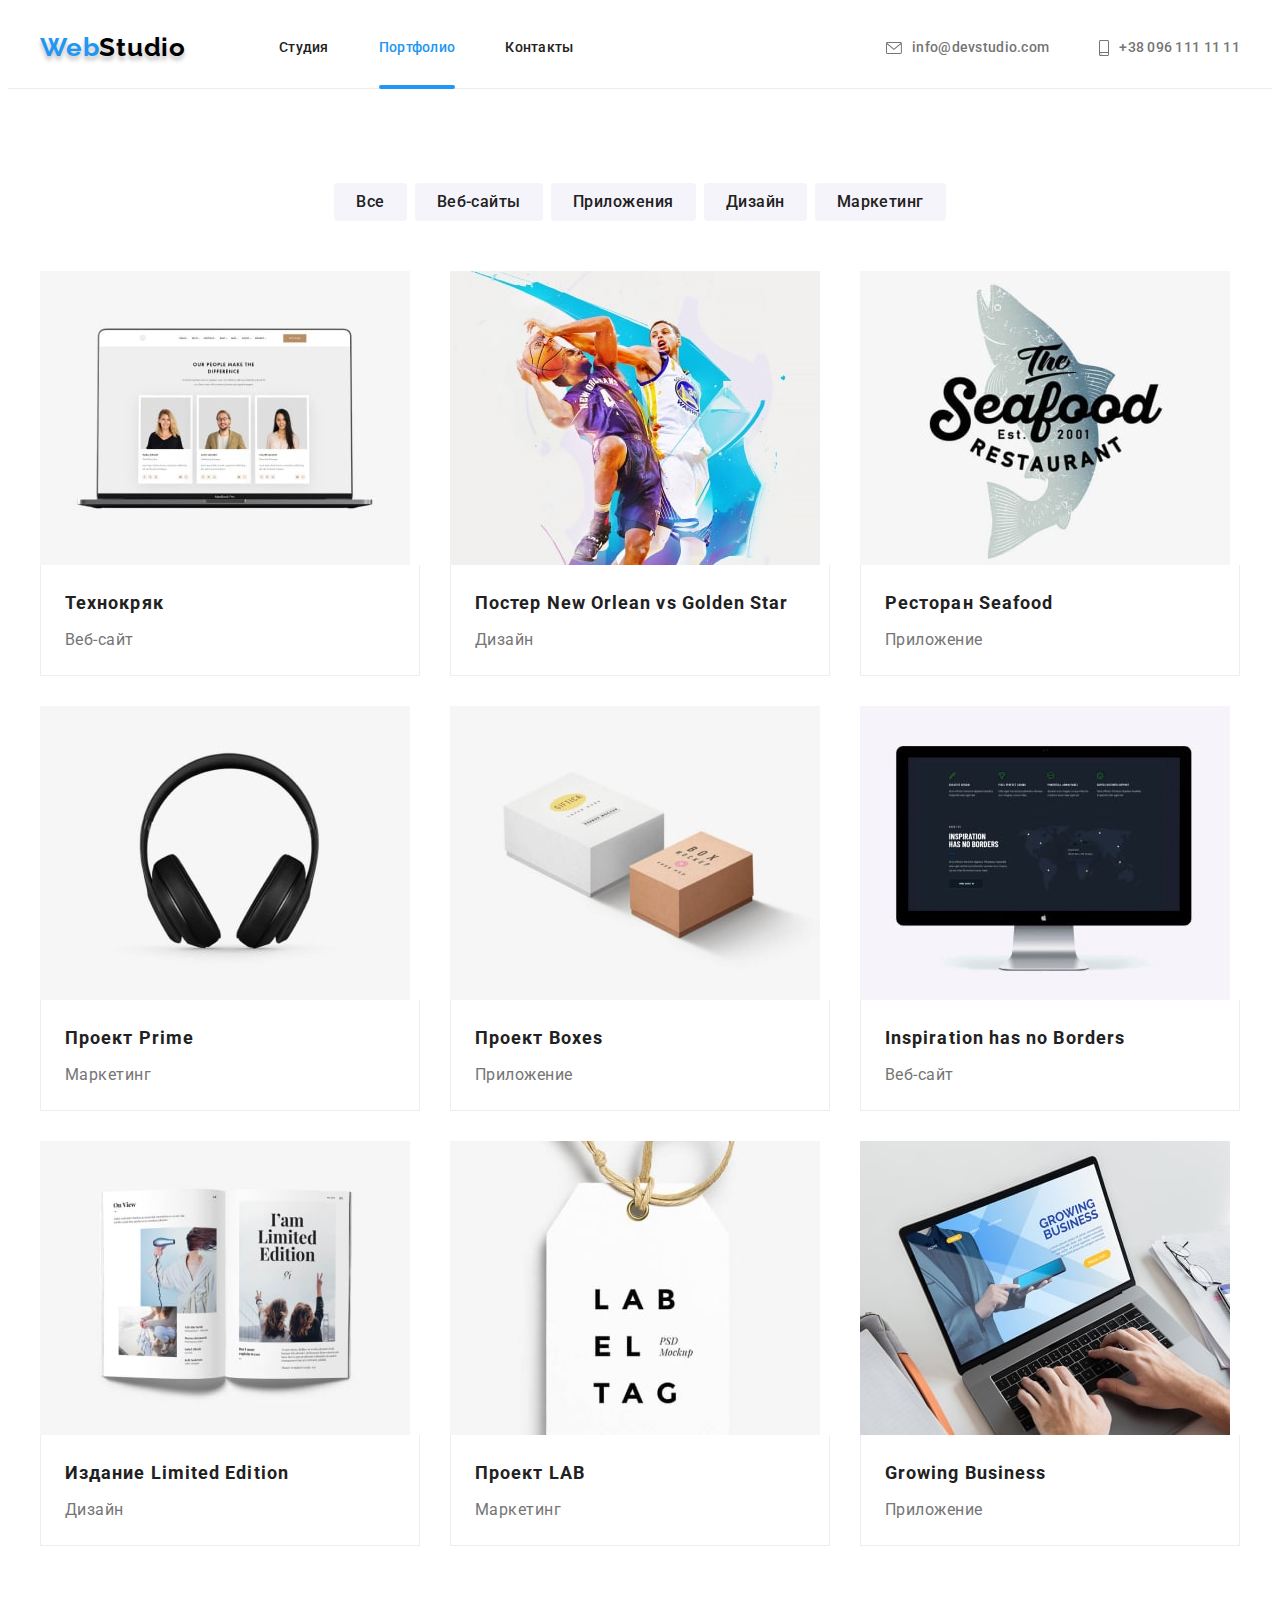
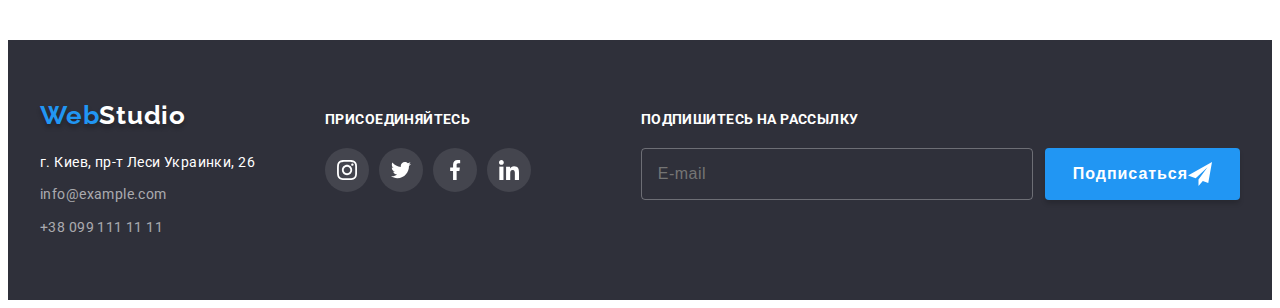
==== portfolio.html @ dba94c2a "q1" ====
<!DOCTYPE html>
<html lang="ru">
  <head>
    <meta charset="UTF-8" />
    <meta http-equiv="X-UA-Compatible" content="IE=edge" />
    <meta name="viewport" content="width=device-width, initial-scale=1.0" />
    <title>Document</title>
    <link rel="preconnect" href="https://fonts.googleapis.com" />
    <link rel="preconnect" href="https://fonts.gstatic.com" crossorigin />
    <link
      href="https://fonts.googleapis.com/css2?family=Raleway:wght@700&family=Roboto:wght@400;500;700;900&display=swap"
      rel="stylesheet"
    />
    <link
      rel="stylesheet"
      href="https://cdnjs.cloudflare.com/ajax/libs/modern-normalize/1.1.0/modern-normalize.min.css"
      integrity="sha512-wpPYUAdjBVSE4KJnH1VR1HeZfpl1ub8YT/NKx4PuQ5NmX2tKuGu6U/JRp5y+Y8XG2tV+wKQpNHVUX03MfMFn9Q=="
      crossorigin="anonymous"
      referrerpolicy="no-referrer"
    />
    <link rel="stylesheet" href="./css/styles.css" />
  </head>

  <body>
    <header class="header">
      <div class="container head-container">
        <a lang="en" href="index.html" class="logo logo-head link"
          ><span class="logo-blue">Web</span>Studio</a
        >
        <nav class="header-nav">
          <ul class="nav-list list">
            <li class="nav-item">
              <a class="nav-link link" href="index.html">Студия</a>
            </li>
            <li class="nav-item">
              <a class="nav-link link current" href="portfolio.html"
                >Портфолио</a
              >
            </li>
            <li class="nav-item">
              <a class="nav-link link" href="">Контакты</a>
            </li>
          </ul>
        </nav>

        <ul class="contacts-list list">
          <li class="contacts-item">
            <a class="contacts-link link" href="mailto:info@devstudio.com">
              <svg class="icon-contacts" width="16" height="12">
                <use href="./images/icons.svg#icon-mail"></use>
              </svg>
              info@devstudio.com
            </a>
          </li>
          <li class="contacts-item">
            <a class="contacts-link link" href="tel:+380961111111">
              <svg class="icon-contacts" width="10" height="16">
                <use href="./images/icons.svg#icon-smartphone"></use>
              </svg>
              +38 096 111 11 11
            </a>
          </li>
        </ul>
      </div>
    </header>

    <main>
      <section class="section">
        <div class="container">
          <h1 class="portfilio-title visually-hidden">Портфолио</h1>

          <ul class="filter list">
            <li class="button-space">
              <button type="button" class="button-secondary">Все</button>
            </li>
            <li class="button-space">
              <button type="button" class="button-secondary">Веб-сайты</button>
            </li>
            <li class="button-space">
              <button type="button" class="button-secondary">Приложения</button>
            </li>
            <li class="button-space">
              <button type="button" class="button-secondary">Дизайн</button>
            </li>
            <li class="button-space">
              <button type="button" class="button-secondary">Маркетинг</button>
            </li>
          </ul>

          <ul class="port-list list">
            <li class="port-item">
              <a class="port-link link" href="">
                <div class="port-wrapper">
                  <img
                    src="./images/thechnocrack.jpg"
                    alt="Технокряк"
                    width="370"
                    height="294"
                  />
                  <p class="port-text">
                    Технокряк это современная площадка распространения
                    коронавируса. Компании используют эту платформу для
                    цифрового шпионажа и атак на защищённые сервера конкурентов.
                  </p>
                </div>
                <div class="border-item">
                  <h2 class="port-item-title">Технокряк</h2>
                  <p class="port-dsc">Веб-сайт</p>
                </div>
              </a>
            </li>
            <li class="port-item">
              <a class="port-link link" href="">
                <div class="port-wrapper">
                  <img
                    src="./images/posternovsgs.jpg"
                    alt="Технокряк"
                    width="370"
                    height="294"
                  />
                  <p class="port-text">
                    Технокряк это современная площадка распространения
                    коронавируса. Компании используют эту платформу для
                    цифрового шпионажа и атак на защищённые сервера конкурентов.
                  </p>
                </div>
                <div class="border-item">
                  <h2 class="port-item-title">
                    Постер New Orlean vs Golden Star
                  </h2>
                  <p class="port-dsc">Дизайн</p>
                </div>
              </a>
            </li>
            <li class="port-item">
              <a class="port-link link" href=""
                ><div class="port-wrapper">
                  <img
                    src="./images/restorantseafood.jpg"
                    alt="Технокряк"
                    width="370"
                    height="294"
                  />
                  <p class="port-text">
                    Технокряк это современная площадка распространения
                    коронавируса. Компании используют эту платформу для
                    цифрового шпионажа и атак на защищённые сервера конкурентов.
                  </p>
                </div>
                <div class="border-item">
                  <h2 class="port-item-title">Ресторан Seafood</h2>
                  <p class="port-dsc">Приложение</p>
                </div>
              </a>
            </li>
            <li class="port-item">
              <a class="port-link link" href=""
                ><div class="port-wrapper">
                  <img
                    src="./images/projectprime.jpg"
                    alt="Технокряк"
                    width="370"
                    height="294"
                  />
                  <p class="port-text">
                    Технокряк это современная площадка распространения
                    коронавируса. Компании используют эту платформу для
                    цифрового шпионажа и атак на защищённые сервера конкурентов.
                  </p>
                </div>
                <div class="border-item">
                  <h2 class="port-item-title">Проект Prime</h2>
                  <p class="port-dsc">Маркетинг</p>
                </div>
              </a>
            </li>
            <li class="port-item">
              <a class="port-link link" href=""
                ><div class="port-wrapper">
                  <img
                    src="./images/projectboxes.jpg"
                    alt="Технокряк"
                    width="370"
                    height="294"
                  />
                  <p class="port-text">
                    Технокряк это современная площадка распространения
                    коронавируса. Компании используют эту платформу для
                    цифрового шпионажа и атак на защищённые сервера конкурентов.
                  </p>
                </div>
                <div class="border-item">
                  <h2 class="port-item-title">Проект Boxes</h2>
                  <p class="port-dsc">Приложение</p>
                </div>
              </a>
            </li>
            <li class="port-item">
              <a class="port-link link" href=""
                ><div class="port-wrapper">
                  <img
                    src="./images/Inspirationhasnoborders.jpg"
                    alt="Технокряк"
                    width="370"
                    height="294"
                  />
                  <p class="port-text">
                    Технокряк это современная площадка распространения
                    коронавируса. Компании используют эту платформу для
                    цифрового шпионажа и атак на защищённые сервера конкурентов.
                  </p>
                </div>
                <div class="border-item">
                  <h2 class="port-item-title">Inspiration has no Borders</h2>
                  <p class="port-dsc">Веб-сайт</p>
                </div>
              </a>
            </li>
            <li class="port-item">
              <a class="port-link link" href=""
                ><div class="port-wrapper">
                  <img
                    src="./images/limitededition.jpg"
                    alt="Технокряк"
                    width="370"
                    height="294"
                  />
                  <p class="port-text">
                    Технокряк это современная площадка распространения
                    коронавируса. Компании используют эту платформу для
                    цифрового шпионажа и атак на защищённые сервера конкурентов.
                  </p>
                </div>
                <div class="border-item">
                  <h2 class="port-item-title">Издание Limited Edition</h2>
                  <p class="port-dsc">Дизайн</p>
                </div>
              </a>
            </li>
            <li class="port-item">
              <a class="port-link link" href=""
                ><div class="port-wrapper">
                  <img
                    src="./images/lab.jpg"
                    alt="Технокряк"
                    width="370"
                    height="294"
                  />
                  <p class="port-text">
                    Технокряк это современная площадка распространения
                    коронавируса. Компании используют эту платформу для
                    цифрового шпионажа и атак на защищённые сервера конкурентов.
                  </p>
                </div>
                <div class="border-item">
                  <h2 class="port-item-title">Проект LAB</h2>
                  <p class="port-dsc">Маркетинг</p>
                </div>
              </a>
            </li>
            <li class="port-item">
              <a class="port-link link" href=""
                ><div class="port-wrapper">
                  <img
                    src="./images/growingbusiness.jpg"
                    alt="Технокряк"
                    width="370"
                    height="294"
                  />
                  <p class="port-text">
                    Технокряк это современная площадка распространения
                    коронавируса. Компании используют эту платформу для
                    цифрового шпионажа и атак на защищённые сервера конкурентов.
                  </p>
                </div>
                <div class="border-item">
                  <h2 class="port-item-title">Growing Business</h2>
                  <p class="port-dsc">Приложение</p>
                </div>
              </a>
            </li>
          </ul>
        </div>
      </section>
    </main>

    <!--Подвал-->
    <footer class="footer">
      <div class="container footer-blocks">
        <div class="footer-address">
          <a class="logo logo-footer link" href="/"
            ><span class="logo-blue">Web</span>Studio</a
          >

          <address>
            <ul class="contacts-footer-list list">
              <li class="footer-item">
                <a
                  class="map-link link"
                  href="https://www.google.com/maps/place/%D0%B1%D1%83%D0%BB.+%D0%9B%D0%B5%D1%81%D0%B8+%D0%A3%D0%BA%D1%80%D0%B0%D0%B8%D0%BD%D0%BA%D0%B8,+26,+%D0%9A%D0%B8%D0%B5%D0%B2,+02000/@50.4265807,30.5361971,17z/data=!3m1!4b1!4m5!3m4!1s0x40d4cf0e033ecbe9:0x57a4dffefec77da0!8m2!3d50.4265807!4d30.5383858"
                >
                  г. Киев, пр-т Леси Украинки, 26</a
                >
              </li>
              <li class="footer-item">
                <a
                  class="footer-contacts-link link"
                  href="mailto:info@example.com"
                  >info@example.com</a
                >
              </li>
              <li class="footer-item">
                <a class="footer-contacts-link link" href="tel:+380991111111"
                  >+38 099 111 11 11</a
                >
              </li>
            </ul>
          </address>
        </div>

        <div class="footer-social">
          <h2 class="footer-title">Присоединяйтесь</h2>
          <ul class="footer-social-list list">
            <li class="footer-social-item">
              <a class="footer-social-link link" href="">
                <svg class="footer-social-icon" width="20" height="20">
                  <use href="./images/icons.svg#icon-instagram"></use>
                </svg>
              </a>
            </li>
            <li class="footer-social-item">
              <a class="footer-social-link link" href="">
                <svg class="footer-social-icon" width="20" height="20">
                  <use href="./images/icons.svg#icon-twitter"></use>
                </svg>
              </a>
            </li>
            <li class="footer-social-item">
              <a class="footer-social-link link" href="">
                <svg class="footer-social-icon" width="20" height="20">
                  <use href="./images/icons.svg#icon-facebook"></use>
                </svg>
              </a>
            </li>
            <li class="footer-social-item">
              <a class="footer-social-link link" href="">
                <svg class="footer-social-icon" width="20" height="20">
                  <use href="./images/icons.svg#icon-linkedin"></use>
                </svg>
              </a>
            </li>
          </ul>
        </div>
        <div class="footer-subscrib">
          <h2 class="footer-title">Подпишитесь на рассылку</h2>
          <div class="footer-subscrib-block">
            <input
              class="footer-input"
              type="email"
              name="email"
              id="footer-email"
              placeholder="E-mail"
            />
            <button class="button-primary button-footer" type="submit">
              Подписаться
              <svg class="icon-send" width="24" height="24">
                <use href="./images/icons.svg#icon-send"></use>
              </svg>
            </button>
          </div>
        </div>
      </div>
    </footer>
  </body>
</html>
---- css/styles.css ----
:root {
  --primary-text-color: #757575;
  --title-text-color: #212121;
  --accent-color: #2196f3;
  --primary-white-color: #ffffff;
  --second-background: #f5f4fa;
  --hero-footer-background: #2f303a;
  --border: #ececec;
  --border-client: #afb1b8;
  --icon: #afb1b8;
}

.container {
  width: 1200px;
  margin: 0 auto;
  padding-left: 15px;
  padding-right: 15px;
}

p,
h1,
h2,
h3,
h4,
h5,
h6 {
  margin: 0;
}

img {
  display: block;
  max-width: 100%;
  height: auto;
}

body {
  font-family: Roboto, sans-serif;
  color: var(--primary-text-color);
  background-color: var(--primary-white-color);
}

.link {
  display: block;
  text-decoration: none;
}

.list {
  margin: 0;
  padding: 0;
  list-style: none;
}

.visually-hidden {
  position: absolute;
  width: 1px;
  height: 1px;
  margin: -1px;
  padding: 0;
  overflow: hidden;
  border: 0;
  clip: rect(0 0 0 0);
}

.section {
  padding-top: 94px;
  padding-bottom: 94px;
}

.section-title {
  font-weight: 700;
  font-size: 36px;
  line-height: 1.16;
  text-align: center;
  letter-spacing: 0.03em;
  color: var(--title-text-color);
  margin-bottom: 50px;
}

/* -------------------HEADER------------------- */

.header {
  width: 100%;
  background-color: var(--primary-white-color);
  border-bottom: 1px solid var(--border);
}

.head-container {
  display: flex;
  align-items: center;
}

.logo {
  font-family: Raleway, sans-serif;
  font-weight: 700;
  font-size: 26px;
  line-height: 1.19;
  letter-spacing: 0.03em;
  color: #000000;
  text-shadow: 0px 4px 4px rgba(0, 0, 0, 0.25);
}

.logo-head {
  margin-right: 93px;
  padding-top: 24px;
  padding-bottom: 25px;
}

.logo-blue {
  color: var(--accent-color);
}

.nav-list {
  display: flex;
}

.nav-item:not(:last-child) {
  margin-right: 50px;
}

.nav-link {
  position: relative;
  font-weight: 500;
  font-size: 14px;
  line-height: 1.14;
  letter-spacing: 0.02em;
  color: var(--title-text-color);
  transition: color 250ms cubic-bezier(0.4, 0, 0.2, 1);
}

.current {
  color: var(--accent-color);
}

.current::after {
  position: absolute;
  content: '';
  width: 100%;
  height: 4px;
  border-radius: 2px;
  background-color: var(--accent-color);
  left: 0;
  bottom: -33px;
}

.nav-link:hover,
.nav-link:focus {
  color: var(--accent-color);
}

.contacts-list {
  display: flex;
  margin-left: auto;
  align-items: center;
}

.contacts-item:not(:last-child) {
  margin-right: 50px;
}

.contacts-link {
  font-weight: 500;
  font-size: 14px;
  line-height: 1.14;
  letter-spacing: 0.02em;
  color: var(--primary-text-color);
  display: flex;
  align-items: center;
  transition: color 250ms cubic-bezier(0.4, 0, 0.2, 1);
}

.contacts-link:hover,
.contacts-link:focus {
  color: var(--accent-color);
}

.icon-contacts {
  fill: currentColor;
  margin-right: 10px;
}

/* ------------------HERO-------------------- */

.hero {
  background-color: var(--hero-footer-background);
  padding-top: 200px;
  padding-bottom: 200px;
  text-align: center;

  max-width: 1600px;
  height: 600px;
  margin-left: auto;
  margin-right: auto;
  background-image: linear-gradient(
      to right,
      rgba(47, 48, 58, 0.4),
      rgba(47, 48, 58, 0.4)
    ),
    url(../images/hero.jpg);
  background-repeat: no-repeat;
  background-position: center;
  background-size: cover;
}

.hero-title {
  font-weight: 900;
  font-size: 44px;
  line-height: 1.36;
  text-align: center;
  letter-spacing: 0.06em;
  text-transform: uppercase;
  color: var(--primary-white-color);

  max-width: 696px;
  margin: 0 auto;
  margin-bottom: 30px;
}

.button-primary {
  font-weight: 700;
  font-size: 16px;
  line-height: 1.87;
  letter-spacing: 0.06em;
  color: var(--primary-white-color);
  background-color: var(--accent-color);
  border-radius: 4px;
  border: none;
  cursor: pointer;
  box-shadow: 0px 4px 4px rgba(0, 0, 0, 0.15);
  padding: 10px 32px;
  transition: color 250ms cubic-bezier(0.4, 0, 0.2, 1),
    background-color 250ms cubic-bezier(0.4, 0, 0.2, 1);
}

.button-primary:hover,
.button-primary:focus {
  background-color: #0a6cbd;
}

/* -------------------ОСОБЕНОСТИ ---------------*/

.features-list {
  display: flex;
  margin-left: -30px;
}

.features-item {
  margin-left: 30px;
  flex-basis: calc(100% / 4 - 30px);
}

.features-icon {
  display: flex;
  justify-content: center;
  align-items: center;
  border-radius: 4px;
  background-color: var(--second-background);
  width: 270px;
  height: 120px;
  margin-bottom: 30px;
}

.features-item-title {
  font-weight: 700;
  font-size: 14px;
  line-height: 1.14;

  text-transform: uppercase;
  color: var(--title-text-color);

  margin-bottom: 10px;
}

.features-dsc {
  font-size: 14px;
  line-height: 1.71;
  letter-spacing: 0.03em;
}

/*------------------- РОБОТЫ---------------------- */

.work {
  padding-top: 0;
}

.work-list {
  display: flex;
  margin-left: -30px;
}

.work-item {
  position: relative;
  margin-left: 30px;
  flex-basis: calc(100% / 3 - 30px);
}

.work-dsc {
  position: absolute;
  bottom: 0;
  width: 100%;
  text-align: center;
  padding: 27px 0px;
  font-weight: 700;
  font-size: 14px;
  line-height: calc(16 / 14);
  text-align: center;
  letter-spacing: 0.03em;
  text-transform: uppercase;
  color: var(--primary-white-color);
  background-color: rgba(47, 48, 58, 0.8);
}

/*--------------------- КОМАНДА -----------------*/
.teem {
  background-color: var(--second-background);
}
.teem-list {
  display: flex;
  margin-left: -30px;
}

.teem-item {
  background: var(--primary-white-color);
  box-shadow: 0px 1px 3px rgba(0, 0, 0, 0.12), 0px 1px 1px rgba(0, 0, 0, 0.14),
    0px 2px 1px rgba(0, 0, 0, 0.2);
  border-radius: 0px 0px 4px 4px;
  margin-left: 30px;
  flex-basis: calc(100% / 4 - 30px);
}

.teem-title-dsc {
  padding-top: 30px;
  padding-bottom: 30px;
}

.teem-name-title {
  font-weight: 500;
  font-size: 16px;
  line-height: 1.18;
  text-align: center;
  letter-spacing: 0.03em;
  color: var(--title-text-color);

  margin-bottom: 10px;
}

.teem-dsc {
  font-size: 16px;
  line-height: 1.18;
  text-align: center;
  letter-spacing: 0.03em;
  margin-bottom: 16px;
}

.social-list {
  display: flex;
  justify-content: center;
}

.social-item {
  width: 44px;
  height: 44px;
}

.social-item + .social-item {
  margin-left: 10px;
}

.social-link {
  width: 100%;
  height: 100%;
  border-radius: 50%;
  background-color: var(--primary-white-color);
  display: flex;
  align-items: center;
  justify-content: center;
  transition: background-color 250ms cubic-bezier(0.4, 0, 0.2, 1);
}

.social-link:hover,
.social-link:focus {
  background-color: var(--accent-color);
}

.social-link:hover .social-icon,
.social-link:focus .social-icon {
  fill: var(--primary-white-color);
}

.social-icon {
  width: 20px;
  height: 20px;
  fill: var(--icon);
  transition: fill 250ms cubic-bezier(0.4, 0, 0.2, 1);
}

/* ----------------CLIENTS------------------ */

.client-list {
  display: flex;
  justify-content: center;
}

.client-item + .client-item {
  margin-left: 30px;
}

.client-link {
  display: flex;
  justify-content: center;
  align-items: center;
  width: 170px;
  height: 92px;
  border: 1px solid var(--border-client);
  border-radius: 4px;
  color: var(--icon);
  fill: currentColor;
  transition: fill 250ms cubic-bezier(0.4, 0, 0.2, 1),
    border-color 250ms cubic-bezier(0.4, 0, 0.2, 1);
}

.client-link:focus,
.client-link:hover {
  fill: var(--accent-color);
  border-color: var(--accent-color);
}

/* ----------------PORTFOLIO-----------------*/

.filter {
  display: flex;
  justify-content: center;
  margin-bottom: 50px;
}

.button-secondary {
  font-family: inherit;
  font-weight: 500;
  font-size: 16px;
  line-height: 1.62;
  letter-spacing: 0.03em;
  color: var(--title-text-color);
  background-color: var(--second-background);
  border-radius: 4px;
  border: none;
  cursor: pointer;
  padding: 6px 22px;
  transition: color 250ms cubic-bezier(0.4, 0, 0.2, 1),
    background-color 250ms cubic-bezier(0.4, 0, 0.2, 1),
    box-shadow 250ms cubic-bezier(0.4, 0, 0.2, 1);
}

.button-space:not(:last-child) {
  margin-right: 8px;
}

.button-secondary:hover,
.button-secondary:focus {
  color: var(--primary-white-color);
  background-color: var(--accent-color);
  box-shadow: 0px 3px 1px rgba(0, 0, 0, 0.1), 0px 1px 2px rgba(0, 0, 0, 0.08),
    0px 2px 2px rgba(0, 0, 0, 0.12);
}

.port-list {
  display: flex;
  flex-wrap: wrap;
  margin-left: -30px;
  margin-top: -30px;
}

.port-item {
  margin-left: 30px;
  margin-top: 30px;
  flex-basis: calc(100% / 3 - 30px);
}

.port-link:hover,
.port-link:focus {
  box-shadow: 0px 1px 1px rgba(0, 0, 0, 0.12), 0px 4px 4px rgba(0, 0, 0, 0.06),
    0px 4px 6px rgba(0, 0, 0, 0.16);
}

.border-item {
  padding: 20px 24px;
  background: var(--primary-white-color);
  border: 1px solid #eeeeee;
  border-top: none;
}

.port-item-title {
  font-weight: 700;
  font-size: 18px;
  line-height: 2;
  letter-spacing: 0.06em;
  color: var(--title-text-color);
  margin-bottom: 4px;
}

.port-link {
  transition: box-shadow 250ms cubic-bezier(0.4, 0, 0.2, 1);
}

.port-dsc {
  font-size: 16px;
  line-height: 1.87;
  letter-spacing: 0.03em;
  color: var(--primary-text-color);
}

.port-wrapper {
  position: relative;
  overflow: hidden;
}

.port-text {
  position: absolute;
  left: 0;
  top: 0;
  height: 100%;
  font-size: 18px;
  line-height: 1.56;
  letter-spacing: 0.03em;
  padding: 63px 24px;
  color: var(--primary-white-color);
  background: rgba(33, 150, 243, 0.9);
  transform: translateY(100%);
  transition: transform 250ms cubic-bezier(0.4, 0, 0.2, 1);
}

.port-link:hover .port-text,
.port-link:focus .port-text {
  transform: translateY(0);
}

/* ------------------FOOTER------------------- */

.footer {
  background-color: var(--hero-footer-background);
  padding-top: 60px;
  padding-bottom: 60px;
}

.footer-blocks {
  display: flex;
  align-items: baseline;
}

.footer-address {
  margin-right: 70px;
}
.logo-footer {
  color: var(--primary-white-color);
  margin-bottom: 20px;
}

.footer-item:not(:last-child) {
  margin-bottom: 9px;
}
.map-link {
  font-style: normal;
  font-size: 14px;
  line-height: 1.71;
  letter-spacing: 0.03em;
  color: var(--primary-white-color);
  transition: color 250ms cubic-bezier(0.4, 0, 0.2, 1);
}

.footer-contacts-link {
  font-style: normal;
  font-size: 14px;
  line-height: 1.71;
  letter-spacing: 0.03em;
  color: rgba(255, 255, 255, 0.6);
  transition: color 250ms cubic-bezier(0.4, 0, 0.2, 1);
}

.footer-contacts-link:hover,
.footer-contacts-link:focus,
.map-link:hover,
.map-link:focus {
  color: var(--accent-color);
}

.footer-title {
  font-weight: 700;
  font-size: 14px;
  line-height: 1.14;
  letter-spacing: 0.03em;
  text-transform: uppercase;
  color: var(--primary-white-color);
  margin-bottom: 20px;
}

.footer-social-list {
  display: flex;
}

.footer-social-item {
  width: 44px;
  height: 44px;
}

.footer-social-item + .footer-social-item {
  margin-left: 10px;
}

.footer-social-link {
  width: 100%;
  height: 100%;
  border-radius: 50%;
  background-color: rgba(255, 255, 255, 0.1);
  display: flex;
  align-items: center;
  justify-content: center;
  fill: var(--primary-white-color);
  transition: background-color 250ms cubic-bezier(0.4, 0, 0.2, 1);
}

.footer-social-link:hover,
.footer-social-link:focus {
  background-color: var(--accent-color);
}

.footer-subscrib {
  margin-left: auto;
}

.footer-subscrib-block {
  display: flex;
}

.footer-input {
  width: 358px;
  padding: 15px 16px;
  border-radius: 4px;
  border: 1px solid rgba(255, 255, 255, 0.3);
  outline: none;
  background: none;
  margin-right: 12px;

  font-size: 16px;
  line-height: 1.25;
  letter-spacing: 0.03em;
  color: var(--primary-white-color);
}

.footer-input:focus {
  border-color: var(--accent-color);
}

.button-footer {
  display: flex;
  justify-content: center;
  align-items: center;
  padding: 10px 28px;
}

/* ------------modal---------------- */

.backdrop {
  position: fixed;
  top: 0;
  left: 0;
  width: 100vw;
  height: 100vh;
  background-color: rgba(0, 0, 0, 0.2);
  transition: opacity 250ms, visibility 250ms;
}

.backdrop.is-hidden {
  opacity: 0;
  visibility: hidden;
  pointer-events: none;
}

.modal {
  position: absolute;
  top: 50%;
  left: 50%;
  transform: translate(-50%, -50%);
  width: 528px;
  min-height: 581px;
  background-color: var(--primary-white-color);
  box-shadow: 0px 1px 3px rgba(0, 0, 0, 0.12), 0px 1px 1px rgba(0, 0, 0, 0.14),
    0px 2px 1px rgba(0, 0, 0, 0.2);
  border-radius: 4px;
  padding: 40px;
}

.close-btn {
  position: absolute;
  top: 8px;
  right: 8px;
  width: 30px;
  height: 30px;
  border-radius: 50%;
  background: var(--primary-white-color);
  border: 1px solid rgba(0, 0, 0, 0.1);
  display: flex;
  align-items: center;
  justify-content: center;
  padding: 0;
  transition: fill 250ms cubic-bezier(0.4, 0, 0.2, 1);
  cursor: pointer;
}

.close-btn:hover,
.close-btn:focus {
  fill: var(--accent-color);
}

.modal-title {
  font-weight: 700;
  font-size: 20px;
  line-height: calc(23 / 20);
  text-align: center;
  letter-spacing: 0.03em;
  color: var(--title-text-color);
  margin-bottom: 12px;
}

.form-field {
  display: flex;
  flex-direction: column;
  margin-bottom: 12px;
}

.form-label {
  font-size: 12px;
  line-height: calc(14 / 12);
  letter-spacing: 0.01em;
  margin-bottom: 7px;
}

.form-item {
  position: relative;
}

.form-input {
  width: 100%;
  padding: 12px 16px 12px 42px;
  border-radius: 4px;
  border: 1px solid rgba(33, 33, 33, 0.2);
  outline: none;
  transition: border-color 250ms cubic-bezier(0.4, 0, 0.2, 1);
}

.form-input:focus {
  border-color: var(--accent-color);
}

.form-icon {
  position: absolute;
  top: 50%;
  transform: translateY(-50%);
  left: 12px;
  transition: fill 250ms cubic-bezier(0.4, 0, 0.2, 1);
}

.form-input:focus + .form-icon {
  fill: var(--accent-color);
}

.form-textarea {
  height: 120px;
  padding-left: 16px;
  resize: none;
}

.form-textarea::placeholder {
  font-size: 14px;
  line-height: calc(16 / 14);
  letter-spacing: 0.01em;
  color: rgba(117, 117, 117, 0.5);
}

.checkbox-label {
  display: flex;
  justify-content: center;
  align-items: center;
  margin-bottom: 30px;
}

.checkbox-label,
.checkbox-link {
  font-size: 14px;
  line-height: 1.71;
  letter-spacing: 0.03em;
}

.checkbox-icon {
  position: relative;
  width: 16px;
  height: 15px;
  margin-right: 8px;
  border: 2px solid #000000;
  border-radius: 2px;
  background-size: contain;
  transition: border 250ms cubic-bezier(0.4, 0, 0.2, 1);
  cursor: pointer;
}

.checkbox-icon:hover {
  border-color: var(--accent-color);
}

.checkbox {
  appearance: none;
  position: absolute;
}

.checkbox:checked + .checkbox-icon {
  display: block;
  border: 2px solid var(--accent-color);
  background-color: var(--accent-color);
  background-image: url(../images/checkbox.svg);
  background-size: contain;
  background-origin: border-box;
  background-repeat: no-repeat;
  background-position: center;
  transition: background-image 250ms cubic-bezier(0.4, 0, 0.2, 1);
}
/* 
.checkbox-label:focus .checkbox-icon,
.checkbox-label:hover .checkbox-icon {
  border: 2px solid var(--accent-color);
} */

.checkbox-link {
  margin-left: 5px;
  color: var(--primary-text-color);
}

.checkbox-link:hover,
.checkbox-link:focus {
  color: var(--accent-color);
}

.button-modal {
  display: block;
  margin: auto;
  padding: 10px 55px;
}
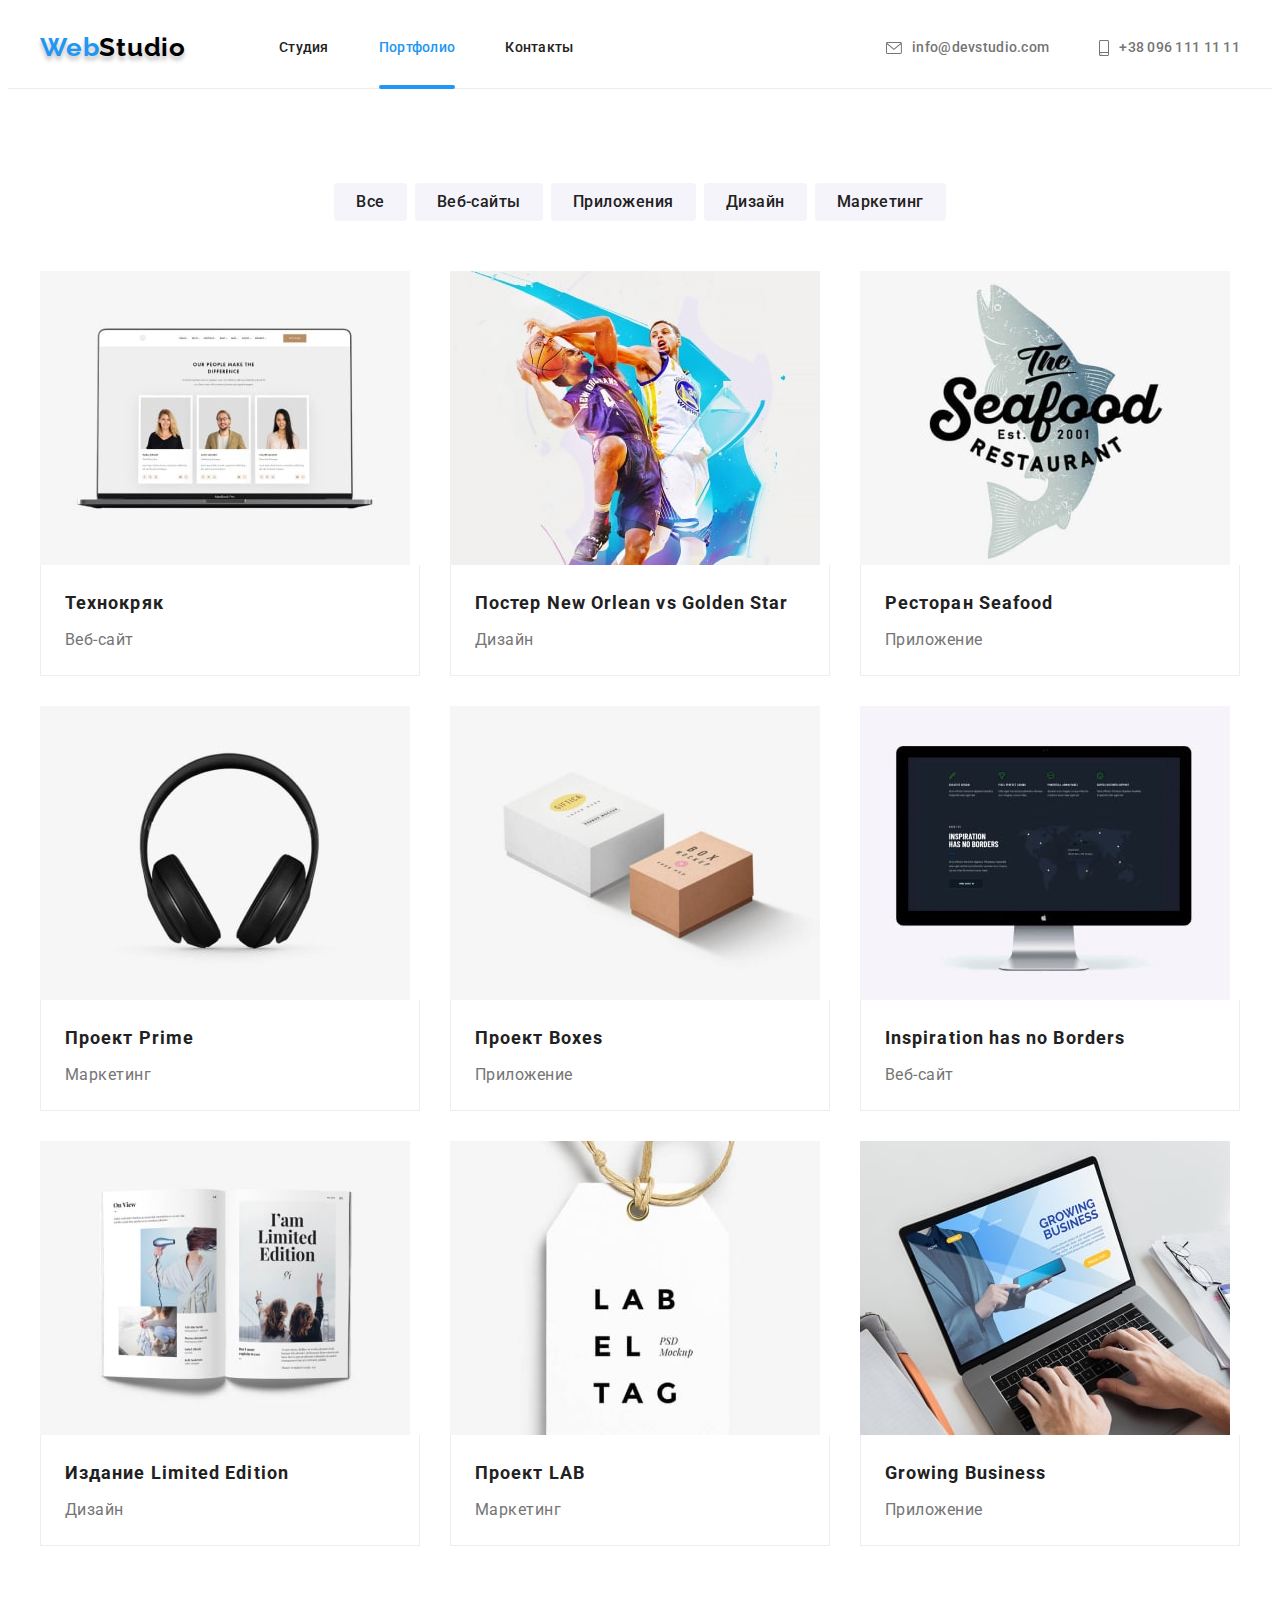
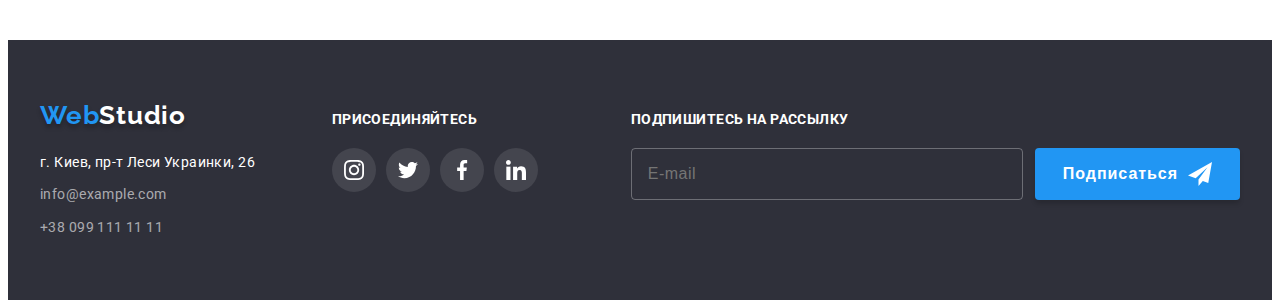
==== commit bbe72756: "q1" ====
--- a/portfolio.html
+++ b/portfolio.html
@@ -351,9 +351,10 @@
             </li>
           </ul>
         </div>
+
         <div class="footer-subscrib">
           <h2 class="footer-title">Подпишитесь на рассылку</h2>
-          <div class="footer-subscrib-block">
+          <form class="js-speaker-form footer-subscrib-block">
             <input
               class="footer-input"
               type="email"
@@ -367,9 +368,10 @@
                 <use href="./images/icons.svg#icon-send"></use>
               </svg>
             </button>
-          </div>
+          </form>
         </div>
       </div>
     </footer>
+    <script src="./js/modal.js"></script>
   </body>
 </html>
--- a/css/styles.css
+++ b/css/styles.css
@@ -547,6 +547,7 @@
 
 .footer-address {
   margin-right: 70px;
+  flex-grow: 1;
 }
 .logo-footer {
   color: var(--primary-white-color);
@@ -622,7 +623,7 @@
 }
 
 .footer-subscrib {
-  margin-left: auto;
+  margin-left: 93px;
 }
 
 .footer-subscrib-block {
@@ -653,6 +654,10 @@
   justify-content: center;
   align-items: center;
   padding: 10px 28px;
+}
+
+.icon-send {
+  margin-left: 10px;
 }
 
 /* ------------modal---------------- */
@@ -779,6 +784,7 @@
   justify-content: center;
   align-items: center;
   margin-bottom: 30px;
+  cursor: pointer;
 }
 
 .checkbox-label,
@@ -805,8 +811,14 @@
 }
 
 .checkbox {
-  appearance: none;
   position: absolute;
+  width: 1px;
+  height: 1px;
+  margin: -1px;
+  padding: 0;
+  overflow: hidden;
+  border: 0;
+  clip: rect(0 0 0 0);
 }
 
 .checkbox:checked + .checkbox-icon {
@@ -818,17 +830,12 @@
   background-origin: border-box;
   background-repeat: no-repeat;
   background-position: center;
-  transition: background-image 250ms cubic-bezier(0.4, 0, 0.2, 1);
-}
-/* 
-.checkbox-label:focus .checkbox-icon,
-.checkbox-label:hover .checkbox-icon {
-  border: 2px solid var(--accent-color);
-} */
+}
 
 .checkbox-link {
   margin-left: 5px;
   color: var(--primary-text-color);
+  transition: color 250ms cubic-bezier(0.4, 0, 0.2, 1);
 }
 
 .checkbox-link:hover,
